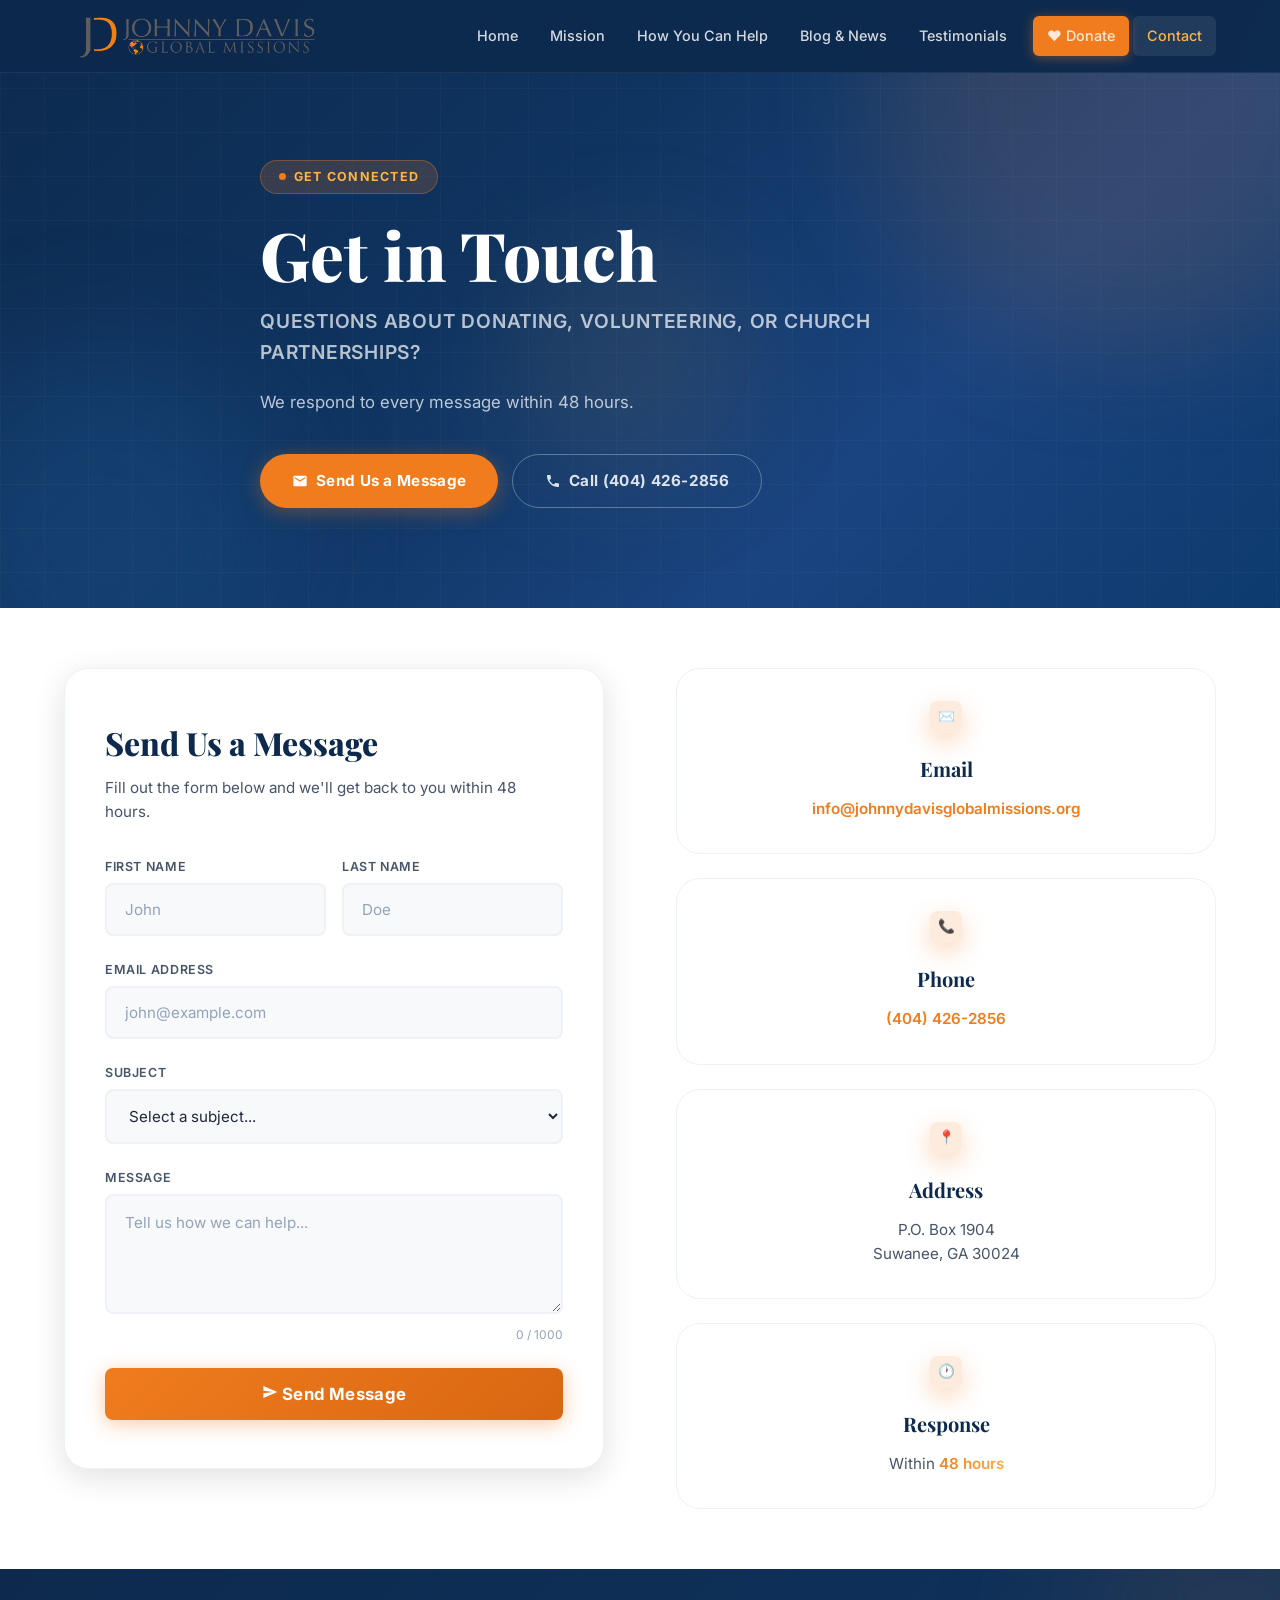
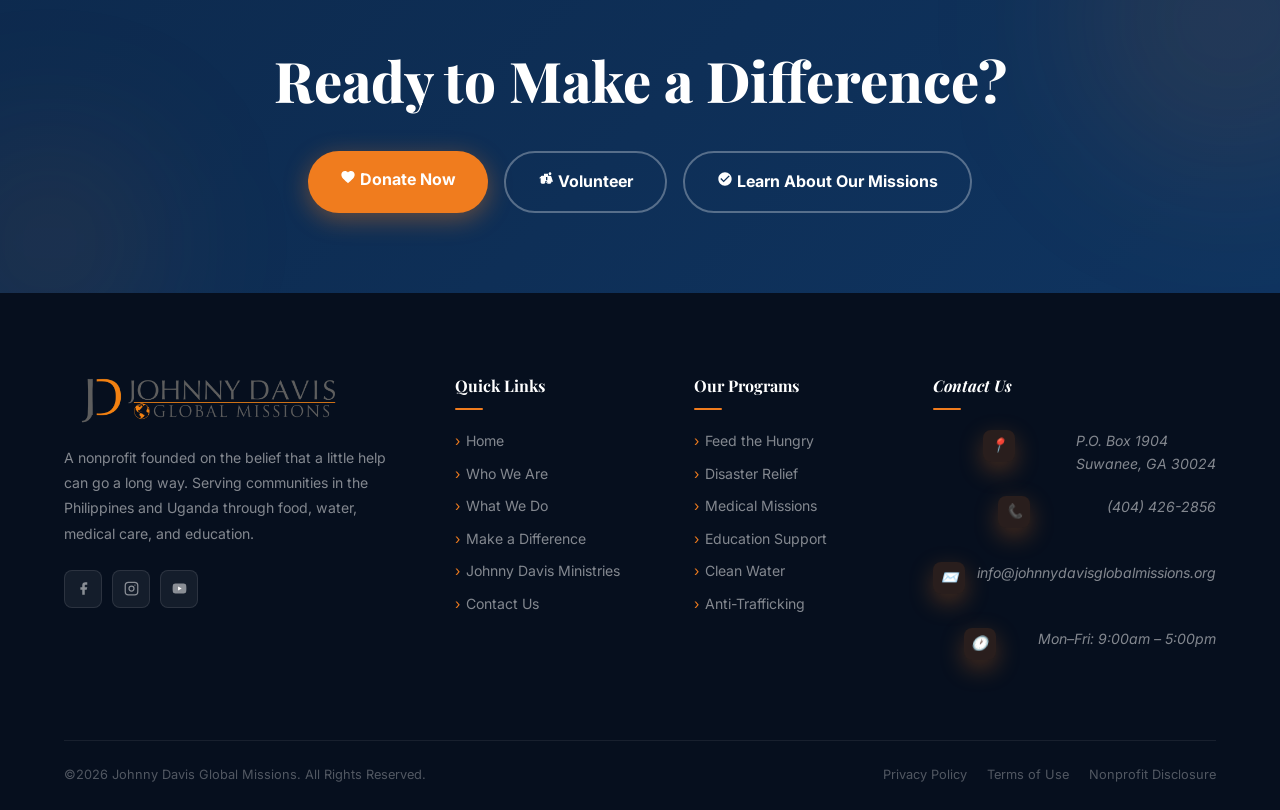
==== contact.html @ f51a9e9f "Modification applied" ====
<!DOCTYPE html>
<html lang="en">
<head>
  <meta charset="UTF-8"/>
  <meta name="viewport" content="width=device-width, initial-scale=1.0"/>
  <meta name="description" content="Contact Johnny Davis Global Missions — Get in touch for donations, volunteering, church partnerships, and mission updates."/>
  <title>Contact — Johnny Davis Global Missions</title>

  <!-- Google Fonts -->
  <link rel="preconnect" href="https://fonts.googleapis.com"/>
  <link rel="preconnect" href="https://fonts.gstatic.com" crossorigin/>
  <link href="https://fonts.googleapis.com/css2?family=Playfair+Display:ital,wght@0,700;0,800;1,700&family=Inter:wght@300;400;500;600;700&display=swap" rel="stylesheet"/>

  <style>
    /* ============================================================
       CSS CUSTOM PROPERTIES — Exact match from index.html
    ============================================================ */
    :root {
      --blue-dark:    #0d2a4e;
      --blue-mid:     #1a4480;
      --blue-light:   #2563a8;
      --orange:       #f07c1e;
      --orange-dark:  #d96712;
      --orange-light: #ffb347;
      --white:        #ffffff;
      --gray-50:      #f8f9fb;
      --gray-100:     #eef1f6;
      --gray-200:     #dde3ed;
      --gray-400:     #94a3b8;
      --gray-600:     #475569;
      --gray-800:     #1e293b;
      --text:         #1e293b;
      --radius-sm:    8px;
      --radius-md:    16px;
      --radius-lg:    24px;
      --shadow-sm:    0 2px 8px rgba(0,0,0,.08);
      --shadow-md:    0 8px 32px rgba(0,0,0,.12);
      --shadow-lg:    0 20px 60px rgba(0,0,0,.18);
      --transition:   .3s cubic-bezier(.4,0,.2,1);
      --max-w:        1200px;
    }

    /* ============================================================
       RESET & BASE
    ============================================================ */
    *, *::before, *::after { box-sizing:border-box; margin:0; padding:0; }
    html { scroll-behavior:smooth; font-size:16px; }
    body {
      font-family:'Inter', sans-serif;
      color: var(--text);
      background: var(--white);
      overflow-x: hidden;
      line-height: 1.6;
    }
    img { max-width:100%; display:block; }
    a { text-decoration:none; color:inherit; }
    ul { list-style:none; }
    button { font-family:inherit; cursor:pointer; }

    /* ============================================================
       UTILITIES
    ============================================================ */
    .container { max-width:var(--max-w); margin:0 auto; padding:0 24px; }

    .section-label {
      display:inline-block; font-size:.75rem; font-weight:700;
      letter-spacing:.12em; text-transform:uppercase;
      color:var(--orange); margin-bottom:12px;
    }
    .section-title {
      font-family:'Playfair Display', serif;
      font-size:clamp(2rem,4vw,3rem); font-weight:800;
      color:var(--blue-dark); line-height:1.15; margin-bottom:20px;
    }
    .section-title.white { color:var(--white); }
    .body-text { font-size:1.05rem; color:var(--gray-600); line-height:1.8; }

    /* Buttons */
    .btn {
      display:inline-flex; align-items:center; gap:8px;
      padding:14px 32px; border-radius:50px;
      font-weight:700; font-size:.95rem; letter-spacing:.02em;
      cursor:pointer; border:none; transition:var(--transition);
      text-decoration:none; white-space:nowrap; position:relative;
      overflow:hidden;
    }
    .btn::after {
      content:''; position:absolute; inset:0;
      background:rgba(255,255,255,.15); opacity:0;
      transition:opacity var(--transition);
    }
    .btn:hover::after { opacity:1; }
    .btn-primary {
      background:var(--orange); color:var(--white);
      box-shadow:0 4px 20px rgba(240,124,30,.35);
    }
    .btn-primary:hover {
      background:var(--orange-dark); transform:translateY(-2px);
      box-shadow:0 8px 30px rgba(240,124,30,.5);
    }
    .btn-blue {
      background:var(--blue-dark); color:var(--white);
      box-shadow:0 4px 20px rgba(13,42,78,.22);
    }
    .btn-blue:hover { background:var(--blue-mid); transform:translateY(-2px); }
    .btn-ghost {
      background:transparent; color:var(--orange);
      border:1.5px solid var(--orange);
    }
    .btn-ghost:hover { background:var(--orange); color:var(--white); transform:translateY(-1px); }

    /* Scroll reveal */
    .reveal {
      opacity:0; transform:translateY(28px);
      transition:opacity .65s ease, transform .65s ease;
    }
    .reveal.visible { opacity:1; transform:translateY(0); }
    .reveal-left { opacity:0; transform:translateX(-32px); transition:opacity .65s ease, transform .65s ease; }
    .reveal-left.visible { opacity:1; transform:translateX(0); }
    .reveal-right { opacity:0; transform:translateX(32px); transition:opacity .65s ease, transform .65s ease; }
    .reveal-right.visible { opacity:1; transform:translateX(0); }

    /* Staggered reveal delay helpers */
    .delay-1 { transition-delay:.1s; }
    .delay-2 { transition-delay:.2s; }
    .delay-3 { transition-delay:.3s; }
    .delay-4 { transition-delay:.4s; }
    .delay-5 { transition-delay:.5s; }

    /* ============================================================
       NAVIGATION
    ============================================================ */
    #navbar {
      position:fixed; top:0; left:0; right:0; z-index:1000;
      background:rgba(13,42,78,.97);
      backdrop-filter:blur(16px); -webkit-backdrop-filter:blur(16px);
      border-bottom:1px solid rgba(255,255,255,.06);
      transition:box-shadow var(--transition);
    }
    #navbar.scrolled { box-shadow:0 4px 32px rgba(0,0,0,.28); }
    .nav-inner {
      display:flex; align-items:center; justify-content:space-between;
      height:72px; gap:24px;
    }
    .nav-logo { display:flex; align-items:center; gap:10px; flex-shrink:0; }
    .nav-logo img { height:48px; width:auto; object-fit:contain; }
    .nav-links { display:flex; align-items:center; gap:4px; }
    .nav-links a {
      color:rgba(255,255,255,.82); font-size:.9rem; font-weight:500;
      padding:8px 14px; border-radius:6px; transition:var(--transition);
    }
    .nav-links a:hover, .nav-links a.active { color:var(--white); background:rgba(255,255,255,.08); }
    .nav-links a.active { color:var(--orange-light); }
    .nav-donate {
      background:var(--orange); color:var(--white);
      font-weight:700; padding:9px 20px; border-radius:50px;
      margin-left:8px; font-size:.88rem;
      box-shadow:0 2px 12px rgba(240,124,30,.4);
      transition:var(--transition);
    }
    .nav-donate:hover {
      background:var(--orange-dark); transform:translateY(-1px);
      box-shadow:0 4px 18px rgba(240,124,30,.55);
    }
    .nav-toggle {
      display:none; flex-direction:column; gap:5px;
      background:none; border:none; padding:6px;
    }
    .nav-toggle span {
      display:block; width:26px; height:2px;
      background:var(--white); border-radius:2px;
      transition:var(--transition);
    }
    .nav-toggle.open span:nth-child(1) { transform:translateY(7px) rotate(45deg); }
    .nav-toggle.open span:nth-child(2) { opacity:0; }
    .nav-toggle.open span:nth-child(3) { transform:translateY(-7px) rotate(-45deg); }
    .nav-mobile {
      display:none; flex-direction:column;
      background:var(--blue-dark);
      padding:12px 24px 24px;
      border-top:1px solid rgba(255,255,255,.08);
    }
    .nav-mobile.open { display:flex; }
    .nav-mobile a {
      color:rgba(255,255,255,.85); font-size:1rem; font-weight:500;
      padding:14px 0; border-bottom:1px solid rgba(255,255,255,.07);
    }
    .nav-mobile a:last-child { border-bottom:none; }
    .nav-mobile a:hover { color:var(--orange); }
    .nav-mobile .nav-donate {
      margin-top:16px; text-align:center; padding:14px 24px;
      border-radius:50px; border-bottom:none;
    }

    /* ============================================================
       HERO SECTION
    ============================================================ */
    #contact-hero {
      position:relative; padding:160px 0 100px;
      min-height:560px; display:flex; align-items:center;
      overflow:hidden;
    }
    .hero-gradient-bg {
      position:absolute; inset:0; z-index:0;
      background:linear-gradient(135deg, var(--blue-dark) 0%, #0f3460 40%, #1a4480 70%, #0d3a6e 100%);
      animation:gradientShift 8s ease-in-out infinite;
    }
    @keyframes gradientShift {
      0%,100% { background-position:0% 50%; }
      50% { background-position:100% 50%; }
    }
    /* Animated orbs */
    .hero-orb {
      position:absolute; border-radius:50%;
      filter:blur(60px); animation:orbFloat 8s ease-in-out infinite;
      pointer-events:none;
    }
    .hero-orb-1 {
      width:500px; height:500px;
      background:rgba(240,124,30,.12);
      top:-150px; right:-100px;
      animation-delay:0s;
    }
    .hero-orb-2 {
      width:360px; height:360px;
      background:rgba(37,99,168,.25);
      bottom:-100px; left:-80px;
      animation-delay:-3s;
    }
    .hero-orb-3 {
      width:240px; height:240px;
      background:rgba(255,179,71,.08);
      top:40%; left:40%;
      animation-delay:-5s;
    }
    @keyframes orbFloat {
      0%,100% { transform:translate(0,0) scale(1); }
      33%      { transform:translate(20px,-20px) scale(1.04); }
      66%      { transform:translate(-12px,14px) scale(.97); }
    }

    /* Grid overlay texture */
    .hero-grid {
      position:absolute; inset:0; z-index:1; opacity:.04;
      background-image:
        linear-gradient(rgba(255,255,255,.6) 1px, transparent 1px),
        linear-gradient(90deg, rgba(255,255,255,.6) 1px, transparent 1px);
      background-size:44px 44px;
    }
    .hero-content {
      position:relative; z-index:2;
      max-width:760px;
    }
    .hero-eyebrow {
      display:inline-flex; align-items:center; gap:8px;
      background:rgba(240,124,30,.18);
      border:1px solid rgba(240,124,30,.35);
      border-radius:50px; padding:6px 18px;
      font-size:.78rem; font-weight:700;
      letter-spacing:.1em; text-transform:uppercase;
      color:var(--orange-light); margin-bottom:24px;
      animation:fadeSlideUp .6s ease both;
    }
    .hero-eyebrow-dot {
      width:7px; height:7px; border-radius:50%;
      background:var(--orange); animation:pulse 2s infinite;
    }
    @keyframes pulse { 0%,100%{opacity:1;transform:scale(1)} 50%{opacity:.6;transform:scale(1.5)} }
    .hero-title {
      font-family:'Playfair Display', serif;
      font-size:clamp(2.6rem,6vw,4.2rem); font-weight:800;
      color:var(--white); line-height:1.1; margin-bottom:14px;
      animation:fadeSlideUp .7s .1s ease both;
    }
    .hero-subtitle {
      font-size:clamp(1rem,2vw,1.2rem); font-weight:600;
      color:rgba(255,255,255,.7); margin-bottom:20px;
      letter-spacing:.04em; text-transform:uppercase;
      animation:fadeSlideUp .7s .18s ease both;
    }
    .hero-desc {
      font-size:1.05rem; color:rgba(255,255,255,.72);
      max-width:560px; line-height:1.8;
      animation:fadeSlideUp .7s .26s ease both;
      margin-bottom:36px;
    }
    .hero-actions {
      display:flex; flex-wrap:wrap; gap:14px;
      animation:fadeSlideUp .7s .34s ease both;
    }
    @keyframes fadeSlideUp {
      from { opacity:0; transform:translateY(24px); }
      to   { opacity:1; transform:translateY(0); }
    }

    /* ============================================================
       CONTACT FORM SECTION
    ============================================================ */
    #contact-form-section {
      padding:60px 0;
      background:var(--white);
    }
    .contact-form-container {
      display:grid; grid-template-columns:1fr 1fr;
      gap:72px; align-items:start;
    }
    .contact-info-sidebar {
      display:flex; flex-direction:column; gap:24px;
    }
    .contact-form-card {
      background:var(--white);
      border:1px solid var(--gray-100);
      border-radius:var(--radius-lg);
      padding:48px 40px;
      box-shadow:var(--shadow-md);
      transition:transform var(--transition), box-shadow var(--transition);
    }
    .contact-form-card:hover {
      transform:translateY(-4px);
      box-shadow:var(--shadow-lg);
    }
    .form-title {
      font-family:'Playfair Display', serif;
      font-size:2rem; font-weight:800; color:var(--blue-dark);
      margin-bottom:8px;
    }
    .form-subtitle {
      font-size:.95rem; color:var(--gray-600);
      margin-bottom:32px;
    }
    .form-group {
      margin-bottom:24px;
    }
    .form-row {
      display:grid; grid-template-columns:1fr 1fr;
      gap:16px;
    }
    .form-label {
      display:block; font-size:.78rem; font-weight:600;
      color:var(--gray-600); margin-bottom:6px;
      letter-spacing:.05em; text-transform:uppercase;
      transition:color var(--transition);
    }
    .form-input, .form-select, .form-textarea {
      width:100%; padding:15px 18px;
      background:var(--gray-50);
      border:2px solid var(--gray-100);
      border-radius:var(--radius-sm);
      font-family:'Inter', sans-serif; font-size:.95rem;
      color:var(--text); outline:none;
      transition:all var(--transition);
    }
    .form-input:focus, .form-select:focus, .form-textarea:focus {
      border-color:var(--orange);
      background:var(--white);
      box-shadow:0 0 0 3px rgba(240,124,30,.1);
      transform:translateY(-1px);
    }
    .form-input::placeholder, .form-textarea::placeholder {
      color:var(--gray-400);
    }
    .form-textarea {
      resize:vertical; min-height:120px;
      line-height:1.6;
    }
    .char-counter {
      font-size:.75rem; color:var(--gray-400);
      text-align:right; margin-top:4px;
    }
    .form-submit {
      width:100%; padding:16px;
      background:linear-gradient(135deg, var(--orange), var(--orange-dark));
      border:none; border-radius:var(--radius-sm);
      color:var(--white); font-size:1.05rem; font-weight:700;
      cursor:pointer; transition:all var(--transition);
      box-shadow:0 4px 20px rgba(240,124,30,.4);
      position:relative; overflow:hidden;
      letter-spacing:.02em;
    }
    .form-submit:hover {
      transform:translateY(-2px);
      box-shadow:0 8px 30px rgba(240,124,30,.55);
    }
    .form-submit:active { transform:translateY(0); }
    .form-submit.loading {
      pointer-events:none;
    }
    .form-submit.loading::after {
      content:''; position:absolute; inset:0;
      background:linear-gradient(90deg, transparent, rgba(255,255,255,.3), transparent);
      animation:shimmer 1.5s infinite;
    }
    @keyframes shimmer {
      0% { transform:translateX(-100%); }
      100% { transform:translateX(100%); }
    }
    .form-success {
      display:none; text-align:center; padding:20px;
      background:var(--gray-50); border-radius:var(--radius-md);
      border:1px solid var(--gray-100);
    }
    .form-success.show { display:block; }
    .success-icon {
      font-size:3rem; margin-bottom:12px;
      animation:successBounce .5s ease;
    }
    .success-title {
      font-family:'Playfair Display', serif;
      font-size:1.4rem; font-weight:800; color:var(--blue-dark);
      margin-bottom:8px;
    }
    .success-message {
      color:var(--gray-600); font-size:.9rem;
    }
    @keyframes successBounce {
      0% { transform:scale(0); opacity:0; }
      70% { transform:scale(1.2); }
      100% { transform:scale(1); opacity:1; }
    }

    /* ============================================================
       CONTACT INFO SECTION
    ============================================================ */
    #contact-info-section {
      padding:80px 0;
      background:var(--gray-50);
    }
    .contact-info-grid {
      display:grid; grid-template-columns:repeat(auto-fit, minmax(280px, 1fr));
      gap:32px;
    }
    .contact-card {
      background:var(--white);
      border:1px solid var(--gray-100);
      border-radius:var(--radius-lg);
      padding:32px 28px;
      text-align:center;
      transition:transform var(--transition), box-shadow var(--transition), border-color var(--transition);
      position:relative; overflow:hidden;
    }
    .contact-card::before {
      content:''; position:absolute; top:0; left:0; right:0;
      height:4px; background:linear-gradient(90deg, var(--orange), var(--orange-light));
      transform:scaleX(0); transition:transform var(--transition);
    }
    .contact-card:hover::before { transform:scaleX(1); }
    .contact-card:hover {
      transform:translateY(-8px);
      box-shadow:var(--shadow-lg);
      border-color:rgba(240,124,30,.2);
    }
    .contact-icon {
      width:64px; height:64px;
      background:linear-gradient(135deg, var(--orange), var(--orange-light));
      border-radius:50%; display:flex; align-items:center; justify-content:center;
      font-size:1.5rem; margin:0 auto 20px;
      transition:transform var(--transition);
      box-shadow:0 8px 24px rgba(240,124,30,.3);
    }
    .contact-card:hover .contact-icon {
      transform:scale(1.1) rotate(5deg);
      animation:pulseIcon 2s infinite;
    }
    @keyframes pulseIcon {
      0%,100% { box-shadow:0 8px 24px rgba(240,124,30,.3); }
      50% { box-shadow:0 8px 24px rgba(240,124,30,.6); }
    }
    .contact-title {
      font-family:'Playfair Display', serif;
      font-size:1.25rem; font-weight:700; color:var(--blue-dark);
      margin-bottom:12px;
    }
    .contact-text {
      font-size:.95rem; color:var(--gray-600);
      line-height:1.6;
    }
    .contact-highlight {
      background:linear-gradient(135deg, var(--orange), var(--orange-light));
      -webkit-background-clip:text; -webkit-text-fill-color:transparent;
      background-clip:text; font-weight:600;
    }

    /* ============================================================
       TRUST SECTION
    ============================================================ */
    #trust-section {
      padding:80px 0;
      background:var(--white);
    }
    .trust-content {
      max-width:600px; margin:0 auto; text-align:center;
    }
    .trust-quote {
      font-family:'Playfair Display', serif;
      font-size:1.8rem; font-style:italic; color:var(--blue-dark);
      line-height:1.4; margin-bottom:24px;
      position:relative;
    }
    .trust-quote::before {
      content:'"'; font-size:3rem; color:var(--orange);
      position:absolute; top:-10px; left:-30px;
    }
    .trust-quote::after {
      content:'"'; font-size:3rem; color:var(--orange);
      position:absolute; bottom:-30px; right:-30px;
    }
    .trust-message {
      font-size:1.05rem; color:var(--gray-600);
      line-height:1.7;
    }

    /* ============================================================
       CTA SECTION
    ============================================================ */
    #cta-section {
      padding:80px 0;
      background:linear-gradient(135deg, var(--blue-dark) 0%, #0f3460 100%);
      position:relative; overflow:hidden;
    }
    .cta-bg-shape {
      position:absolute; border-radius:50%;
      background:rgba(240,124,30,.1); filter:blur(80px);
      animation:floatShape 6s ease-in-out infinite;
    }
    .cta-bg-shape-1 {
      width:300px; height:300px; top:-100px; right:-100px;
      animation-delay:0s;
    }
    .cta-bg-shape-2 {
      width:200px; height:200px; bottom:-50px; left:-50px;
      animation-delay:-2s;
    }
    @keyframes floatShape {
      0%,100% { transform:translate(0,0) scale(1); }
      33% { transform:translate(30px,-30px) scale(1.1); }
      66% { transform:translate(-20px,20px) scale(0.9); }
    }
    .cta-content {
      position:relative; z-index:2; text-align:center;
    }
    .cta-title {
      font-family:'Playfair Display', serif;
      font-size:clamp(2.5rem,5vw,3.5rem); font-weight:800;
      color:var(--white); line-height:1.1; margin-bottom:20px;
    }
    .cta-actions {
      display:flex; flex-wrap:wrap; justify-content:center; gap:16px;
      margin-top:40px;
    }
    .cta-btn {
      padding:16px 32px; border-radius:50px;
      font-size:1rem; font-weight:700;
      transition:all var(--transition);
      text-decoration:none;
    }
    .cta-btn-primary {
      background:var(--orange); color:var(--white);
      box-shadow:0 6px 24px rgba(240,124,30,.4);
    }
    .cta-btn-primary:hover {
      background:var(--orange-dark); transform:translateY(-3px);
      box-shadow:0 12px 36px rgba(240,124,30,.6);
    }
    .cta-btn-secondary {
      background:transparent; color:var(--white);
      border:2px solid rgba(255,255,255,.3);
    }
    .cta-btn-secondary:hover {
      background:rgba(255,255,255,.1); border-color:var(--white);
      transform:translateY(-2px);
    }

    /* ============================================================
       FOOTER
    ============================================================ */
    #footer {
      background:#060f1e; color:rgba(255,255,255,.7);
      padding:80px 0 0;
    }
    .footer-grid {
      display:grid; grid-template-columns:1.8fr 1fr 1fr 1.3fr;
      gap:48px; padding-bottom:60px;
      border-bottom:1px solid rgba(255,255,255,.07);
    }
    .footer-brand img { height:52px; width:auto; margin-bottom:20px; object-fit:contain; }
    .footer-brand p { font-size:.88rem; line-height:1.8; color:rgba(255,255,255,.5); margin-bottom:24px; }
    .footer-socials { display:flex; gap:10px; }
    .social-icon {
      width:38px; height:38px; background:rgba(255,255,255,.06);
      border:1px solid rgba(255,255,255,.1); border-radius:8px;
      display:flex; align-items:center; justify-content:center;
      font-size:.85rem; transition:var(--transition); cursor:pointer;
      color:rgba(255,255,255,.5);
    }
    .social-icon:hover { background:var(--orange); border-color:var(--orange); color:var(--white); transform:translateY(-2px); }
    .footer-heading {
      font-family:'Playfair Display', serif; font-weight:700; color:var(--white);
      font-size:1rem; margin-bottom:20px; padding-bottom:12px;
      position:relative;
    }
    .footer-heading::after {
      content:''; position:absolute; bottom:0; left:0;
      width:28px; height:2px; background:var(--orange); border-radius:2px;
    }
    .footer-links { display:flex; flex-direction:column; gap:10px; }
    .footer-links a {
      font-size:.88rem; color:rgba(255,255,255,.5);
      display:flex; align-items:center; gap:6px; transition:color var(--transition);
    }
    .footer-links a::before { content:'›'; color:var(--orange); }
    .footer-links a:hover { color:var(--orange); }
    .footer-contact { display:flex; flex-direction:column; gap:14px; }
    .contact-row { display:flex; align-items:flex-start; gap:12px; font-size:.88rem; color:rgba(255,255,255,.5); line-height:1.6; }
    .contact-icon {
      width:32px; height:32px; background:rgba(240,124,30,.15);
      border-radius:8px; display:flex; align-items:center; justify-content:center;
      color:var(--orange); flex-shrink:0; font-size:.85rem;
    }
    .contact-row a { color:rgba(255,255,255,.5); transition:color var(--transition); }
    .contact-row a:hover { color:var(--orange); }
    .footer-bottom {
      display:flex; flex-wrap:wrap; align-items:center; justify-content:space-between;
      gap:16px; padding:24px 0;
    }
    .footer-copy { font-size:.8rem; color:rgba(255,255,255,.3); }
    .footer-legal { display:flex; gap:20px; }
    .footer-legal a { font-size:.8rem; color:rgba(255,255,255,.3); transition:color var(--transition); }
    .footer-legal a:hover { color:var(--orange); }

    /* ============================================================
       RESPONSIVE
    ============================================================ */
    @media (max-width:1100px) {
      .contact-form-container { grid-template-columns:1fr; gap:48px; }
      .footer-grid { grid-template-columns:1fr 1fr; gap:36px; }
    }
    @media (max-width:860px) {
      .nav-links { display:none; }
      .nav-toggle { display:flex; }
      .hero-visual { display:none; }
      .hero-content { max-width:100%; }
      .contact-info-grid { grid-template-columns:1fr; }
      .cta-actions { flex-direction:column; align-items:center; }
      .trust-quote { font-size:1.5rem; }
      .trust-quote::before, .trust-quote::after { display:none; }
    }
    @media (max-width:600px) {
      #contact-hero { padding:120px 0 72px; }
      .contact-form-card { padding:28px 20px; }
      .footer-grid { grid-template-columns:1fr; }
      .footer-bottom { flex-direction:column; text-align:center; }
      .hero-stats-row { gap:24px; }
      .filter-row { gap:8px; }
      .filter-btn { padding:9px 16px; font-size:.82rem; }
      .form-row { grid-template-columns:1fr; }
      .contact-card { padding:24px 20px; }
      .cta-title { font-size:2rem; }
    }
  </style>
</head>
<body>

<!-- ============================================================
     NAVIGATION
============================================================ -->
<header id="navbar" role="banner">
  <div class="container">
    <nav class="nav-inner" aria-label="Main navigation">
      <a href="index.html" class="nav-logo" aria-label="Johnny Davis Global Missions Home">
        <img src="images/logo.webp" alt="Johnny Davis Global Missions" />
      </a>
      <div class="nav-links">
        <a href="index.html">Home</a>
        <a href="index.html#mission">Mission</a>
        <a href="index.html#help">How You Can Help</a>
        <a href="news.html">Blog &amp; News</a>
        <a href="index.html#testimonials">Testimonials</a>
        <a href="donationpage.html" class="nav-donate">&#9829; Donate</a>
        <a href="contact.html" class="active">Contact</a>
      </div>
      <button class="nav-toggle" id="navToggle" aria-label="Toggle menu" aria-expanded="false">
        <span></span><span></span><span></span>
      </button>
    </nav>
  </div>
  <nav class="nav-mobile" id="navMobile" aria-label="Mobile navigation">
    <a href="index.html">Home</a>
    <a href="index.html#mission">Mission</a>
    <a href="index.html#help">How You Can Help</a>
    <a href="news.html">Blog &amp; News</a>
    <a href="index.html#testimonials">Testimonials</a>
    <a href="contact.html" class="active">Contact</a>
    <a href="donationpage.html" class="nav-donate">&#9829; Donate Now</a>
  </nav>
</header>


<!-- ============================================================
     HERO
============================================================ -->
<section id="contact-hero" aria-labelledby="hero-title">
  <div class="hero-gradient-bg"></div>
  <div class="hero-grid" aria-hidden="true"></div>
  <div class="hero-orb hero-orb-1" aria-hidden="true"></div>
  <div class="hero-orb hero-orb-2" aria-hidden="true"></div>
  <div class="hero-orb hero-orb-3" aria-hidden="true"></div>

  <div class="container">
    <div class="hero-content">
      <div class="hero-eyebrow">
        <span class="hero-eyebrow-dot"></span>
        Get Connected
      </div>
      <h1 class="hero-title" id="hero-title">
        Get in Touch
      </h1>
      <p class="hero-subtitle">Questions about donating, volunteering, or church partnerships?</p>
      <p class="hero-desc">
        We respond to every message within 48 hours.
      </p>
      <div class="hero-actions">
        <a href="#contact-form-section" class="btn btn-primary">
          <svg xmlns="http://www.w3.org/2000/svg" width="16" height="16" viewBox="0 0 24 24" fill="currentColor" aria-hidden="true"><path d="M20 4H4c-1.1 0-1.99.9-1.99 2L2 18c0 1.1.89 2 2 2h16c1.1 0 2-.9 2-2V6c0-1.1-.9-2-2-2zm0 4l-8 5-8-5V6l8 5 8-5v2z"/></svg>
          Send Us a Message
        </a>
        <a href="tel:+14044262856" class="btn btn-ghost" style="color:rgba(255,255,255,.85);border-color:rgba(255,255,255,.3);">
          <svg xmlns="http://www.w3.org/2000/svg" width="16" height="16" viewBox="0 0 24 24" fill="currentColor" aria-hidden="true"><path d="M6.62 10.79c1.44 2.83 3.76 5.15 6.59 6.59l2.2-2.2c.27-.27.67-.36 1.02-.24 1.12.37 2.33.57 3.57.57.55 0 1 .45 1 1V20c0 .55-.45 1-1 1-9.39 0-17-7.61-17-17 0-.55.45-1 1-1h3.5c.55 0 1 .45 1 1 0 1.25.2 2.45.57 3.57.11.35.03.74-.25 1.02l-2.2 2.2z"/></svg>
          Call (404) 426-2856
        </a>
      </div>
    </div>
  </div>
</section>


<!-- ============================================================
     CONTACT FORM SECTION
============================================================ -->
<section id="contact-form-section" aria-labelledby="form-title">
  <div class="container">
    <div class="contact-form-container">
      <div class="contact-form-card reveal">
        <h2 class="form-title" id="form-title">Send Us a Message</h2>
        <p class="form-subtitle">Fill out the form below and we'll get back to you within 48 hours.</p>

        <form id="contactForm" novalidate>
          <div class="form-row">
            <div class="form-group">
              <label class="form-label" for="firstName">First Name</label>
              <input class="form-input" id="firstName" name="firstName" type="text" placeholder="John" required/>
            </div>
            <div class="form-group">
              <label class="form-label" for="lastName">Last Name</label>
              <input class="form-input" id="lastName" name="lastName" type="text" placeholder="Doe" required/>
            </div>
          </div>

          <div class="form-group">
            <label class="form-label" for="email">Email Address</label>
            <input class="form-input" id="email" name="email" type="email" placeholder="john@example.com" required/>
          </div>

          <div class="form-group">
            <label class="form-label" for="subject">Subject</label>
            <select class="form-select" id="subject" name="subject" required>
              <option value="">Select a subject...</option>
              <option value="general">General Inquiry</option>
              <option value="donation">Donation Question</option>
              <option value="volunteer">Volunteer Opportunities</option>
              <option value="partnership">Church Partnership</option>
              <option value="disaster">Disaster Relief Coordination</option>
              <option value="other">Other</option>
            </select>
          </div>

          <div class="form-group">
            <label class="form-label" for="message">Message</label>
            <textarea class="form-textarea" id="message" name="message" placeholder="Tell us how we can help..." maxlength="1000" required></textarea>
            <div class="char-counter" id="charCounter">0 / 1000</div>
          </div>

          <button type="submit" class="form-submit" id="submitBtn">
            <svg xmlns="http://www.w3.org/2000/svg" width="16" height="16" viewBox="0 0 24 24" fill="currentColor" aria-hidden="true"><path d="M2.01 21L23 12 2.01 3 2 10l15 2-15 2z"/></svg>
            Send Message
          </button>
        </form>

        <div class="form-success" id="formSuccess">
          <div class="success-icon" aria-hidden="true">✅</div>
          <h3 class="success-title">Message Sent!</h3>
          <p class="success-message">Thank you for reaching out. We'll respond within 48 hours.</p>
        </div>
      </div>

      <div class="contact-info-sidebar reveal delay-1">
        <div class="contact-card">
          <div class="contact-icon" aria-hidden="true">✉️</div>
          <h3 class="contact-title">Email</h3>
          <div class="contact-text">
            <a href="mailto:info@johnnydavisglobalmissions.org" style="color:var(--orange); text-decoration:none; font-weight:600;">info@johnnydavisglobalmissions.org</a>
          </div>
        </div>

        <div class="contact-card">
          <div class="contact-icon" aria-hidden="true">📞</div>
          <h3 class="contact-title">Phone</h3>
          <div class="contact-text">
            <a href="tel:+14044262856" style="color:var(--orange); text-decoration:none; font-weight:600;">(404) 426-2856</a>
          </div>
        </div>

        <div class="contact-card">
          <div class="contact-icon" aria-hidden="true">📍</div>
          <h3 class="contact-title">Address</h3>
          <div class="contact-text">
            P.O. Box 1904<br/>
            Suwanee, GA 30024
          </div>
        </div>

        <div class="contact-card">
          <div class="contact-icon" aria-hidden="true">🕐</div>
          <h3 class="contact-title">Response</h3>
          <div class="contact-text">
            Within <span class="contact-highlight">48 hours</span>
          </div>
        </div>
      </div>
    </div>
  </div>
</section>




<!-- ============================================================
     CTA SECTION
============================================================ -->
<section id="cta-section" aria-labelledby="cta-title">
  <div class="cta-bg-shape cta-bg-shape-1" aria-hidden="true"></div>
  <div class="cta-bg-shape cta-bg-shape-2" aria-hidden="true"></div>

  <div class="container">
    <div class="cta-content reveal">
      <h2 class="cta-title" id="cta-title">Ready to Make a Difference?</h2>
      <div class="cta-actions">
        <a href="donationpage.html" class="cta-btn cta-btn-primary">
          <svg xmlns="http://www.w3.org/2000/svg" width="16" height="16" viewBox="0 0 24 24" fill="currentColor" aria-hidden="true"><path d="M12 21.35l-1.45-1.32C5.4 15.36 2 12.28 2 8.5 2 5.42 4.42 3 7.5 3c1.74 0 3.41.81 4.5 2.09C13.09 3.81 14.76 3 16.5 3 19.58 3 22 5.42 22 8.5c0 3.78-3.4 6.86-8.55 11.54L12 21.35z"/></svg>
          Donate Now
        </a>
        <a href="mailto:info@johnnydavisglobalmissions.org?subject=Volunteer%20Inquiry" class="cta-btn cta-btn-secondary">
          <svg xmlns="http://www.w3.org/2000/svg" width="16" height="16" viewBox="0 0 24 24" fill="currentColor" aria-hidden="true"><path d="M16 4c0-1.11.89-2 2-2s2 .89 2 2-.89 2-2 2-2-.89-2-2zm4 18v-6h2.5l-2.54-7.63A2.01 2.01 0 0 0 18.06 7H15V4H9v3H5.94c-.9 0-1.71.58-1.92 1.46L1.5 11H4v6c0 1.1.9 2 2 2h3c1.1 0 2-.9 2-2v-2h2v2c0 1.1.9 2 2 2h3c1.1 0 2-.9 2-2zm-6-8h-2V9h2v1zm0 4h-2v-1h2v1z"/></svg>
          Volunteer
        </a>
        <a href="news.html" class="cta-btn cta-btn-secondary">
          <svg xmlns="http://www.w3.org/2000/svg" width="16" height="16" viewBox="0 0 24 24" fill="currentColor" aria-hidden="true"><path d="M12 2C6.48 2 2 6.48 2 12s4.48 10 10 10 10-4.48 10-10S17.52 2 12 2zm-2 15l-5-5 1.41-1.41L10 14.17l7.59-7.59L19 8l-9 9z"/></svg>
          Learn About Our Missions
        </a>
      </div>
    </div>
  </div>
</section>


<!-- ============================================================
     FOOTER
============================================================ -->
<footer id="footer" role="contentinfo">
  <div class="container">
    <div class="footer-grid">

      <div class="footer-brand">
        <img src="images/logo.webp" alt="Johnny Davis Global Missions" />
        <p>A nonprofit founded on the belief that a little help can go a long way. Serving communities in the Philippines and Uganda through food, water, medical care, and education.</p>
        <div class="footer-socials" aria-label="Social media">
          <a href="#" class="social-icon" aria-label="Facebook">
            <svg xmlns="http://www.w3.org/2000/svg" width="15" height="15" viewBox="0 0 24 24" fill="currentColor" aria-hidden="true"><path d="M18 2h-3a5 5 0 0 0-5 5v3H7v4h3v8h4v-8h3l1-4h-4V7a1 1 0 0 1 1-1h3z"/></svg>
          </a>
          <a href="#" class="social-icon" aria-label="Instagram">
            <svg xmlns="http://www.w3.org/2000/svg" width="15" height="15" viewBox="0 0 24 24" fill="none" stroke="currentColor" stroke-width="2" aria-hidden="true"><rect x="2" y="2" width="20" height="20" rx="5"/><circle cx="12" cy="12" r="4"/><circle cx="17.5" cy="6.5" r="1" fill="currentColor" stroke="none"/></svg>
          </a>
          <a href="#" class="social-icon" aria-label="YouTube">
            <svg xmlns="http://www.w3.org/2000/svg" width="15" height="15" viewBox="0 0 24 24" fill="currentColor" aria-hidden="true"><path d="M22.54 6.42a2.78 2.78 0 0 0-1.95-1.96C18.88 4 12 4 12 4s-6.88 0-8.59.46a2.78 2.78 0 0 0-1.95 1.96A29 29 0 0 0 1 12a29 29 0 0 0 .46 5.58A2.78 2.78 0 0 0 3.41 19.6C5.12 20 12 20 12 20s6.88 0 8.59-.46a2.78 2.78 0 0 0 1.95-1.95A29 29 0 0 0 23 12a29 29 0 0 0-.46-5.58z"/><polygon points="9.75 15.02 15.5 12 9.75 8.98 9.75 15.02" fill="white"/></svg>
          </a>
        </div>
      </div>

      <nav aria-label="Quick links">
        <h3 class="footer-heading">Quick Links</h3>
        <div class="footer-links">
          <a href="index.html">Home</a>
          <a href="index.html#mission">Who We Are</a>
          <a href="index.html#help">What We Do</a>
          <a href="donationpage.html">Make a Difference</a>
          <a href="#">Johnny Davis Ministries</a>
          <a href="contact.html">Contact Us</a>
        </div>
      </nav>

      <nav aria-label="Programs">
        <h3 class="footer-heading">Our Programs</h3>
        <div class="footer-links">
          <a href="index.html#urgency">Feed the Hungry</a>
          <a href="index.html#disaster">Disaster Relief</a>
          <a href="#">Medical Missions</a>
          <a href="#">Education Support</a>
          <a href="#">Clean Water</a>
          <a href="#">Anti-Trafficking</a>
        </div>
      </nav>

      <address>
        <h3 class="footer-heading">Contact Us</h3>
        <div class="footer-contact">
          <div class="contact-row">
            <div class="contact-icon" aria-hidden="true">📍</div>
            <span>P.O. Box 1904<br/>Suwanee, GA 30024</span>
          </div>
          <div class="contact-row">
            <div class="contact-icon" aria-hidden="true">📞</div>
            <a href="tel:+14044262856">(404) 426-2856</a>
          </div>
          <div class="contact-row">
            <div class="contact-icon" aria-hidden="true">✉️</div>
            <a href="mailto:info@johnnydavisglobalmissions.org">info@johnnydavisglobalmissions.org</a>
          </div>
          <div class="contact-row">
            <div class="contact-icon" aria-hidden="true">🕐</div>
            <span>Mon–Fri: 9:00am – 5:00pm</span>
          </div>
        </div>
      </address>

    </div>

    <div class="footer-bottom">
      <p class="footer-copy">&copy;2026 Johnny Davis Global Missions. All Rights Reserved.</p>
      <nav class="footer-legal" aria-label="Legal">
        <a href="#">Privacy Policy</a>
        <a href="#">Terms of Use</a>
        <a href="#">Nonprofit Disclosure</a>
      </nav>
    </div>
  </div>
</footer>


<!-- ============================================================
     JAVASCRIPT
============================================================ -->
<script>
(function () {
  'use strict';

  /* ── Navbar scroll shadow ─────────────────────────────────── */
  const navbar = document.getElementById('navbar');
  window.addEventListener('scroll', () => {
    navbar.classList.toggle('scrolled', window.scrollY > 20);
  }, { passive:true });

  /* ── Mobile nav toggle ───────────────────────────────────── */
  const toggle = document.getElementById('navToggle');
  const mobileNav = document.getElementById('navMobile');
  toggle.addEventListener('click', () => {
    const open = mobileNav.classList.toggle('open');
    toggle.classList.toggle('open', open);
    toggle.setAttribute('aria-expanded', String(open));
  });
  mobileNav.querySelectorAll('a').forEach(a =>
    a.addEventListener('click', () => {
      mobileNav.classList.remove('open');
      toggle.classList.remove('open');
      toggle.setAttribute('aria-expanded', 'false');
    })
  );

  /* ── Scroll Reveal ───────────────────────────────────────── */
  const revealEls = document.querySelectorAll('.reveal, .reveal-left, .reveal-right');
  if ('IntersectionObserver' in window) {
    const io = new IntersectionObserver(entries => {
      entries.forEach(e => {
        if (e.isIntersecting) { e.target.classList.add('visible'); io.unobserve(e.target); }
      });
    }, { threshold:.1, rootMargin:'0px 0px -40px 0px' });
    revealEls.forEach(el => io.observe(el));
  } else {
    revealEls.forEach(el => el.classList.add('visible'));
  }

  /* ── Contact Form Handling ───────────────────────────────── */
  const contactForm = document.getElementById('contactForm');
  const submitBtn = document.getElementById('submitBtn');
  const formSuccess = document.getElementById('formSuccess');
  const charCounter = document.getElementById('charCounter');
  const messageTextarea = document.getElementById('message');

  // Character counter
  messageTextarea.addEventListener('input', () => {
    const count = messageTextarea.value.length;
    charCounter.textContent = `${count} / 1000`;
    charCounter.style.color = count > 900 ? '#ef4444' : count > 800 ? '#f59e0b' : 'var(--gray-400)';
  });

  // Form validation and submission
  contactForm.addEventListener('submit', async e => {
    e.preventDefault();

    // Basic validation
    const requiredFields = ['firstName', 'lastName', 'email', 'subject', 'message'];
    let isValid = true;

    requiredFields.forEach(fieldId => {
      const field = document.getElementById(fieldId);
      const label = field.previousElementSibling;

      if (!field.value.trim()) {
        field.style.borderColor = '#ef4444';
        field.style.animation = 'shake 0.5s ease';
        if (label) label.style.color = '#ef4444';
        isValid = false;
      } else {
        field.style.borderColor = 'var(--gray-100)';
        if (label) label.style.color = 'var(--gray-600)';
      }

      setTimeout(() => field.style.animation = '', 500);
    });

    // Email validation
    const emailField = document.getElementById('email');
    const emailRegex = /^[^\s@]+@[^\s@]+\.[^\s@]+$/;
    if (emailField.value && !emailRegex.test(emailField.value)) {
      emailField.style.borderColor = '#ef4444';
      emailField.previousElementSibling.style.color = '#ef4444';
      isValid = false;
    }

    if (!isValid) return;

    // Show loading state
    submitBtn.classList.add('loading');
    submitBtn.textContent = 'Sending...';

    // Simulate form submission (replace with actual API call)
    try {
      await new Promise(resolve => setTimeout(resolve, 2000)); // Simulate delay

      // Hide form, show success
      contactForm.style.display = 'none';
      formSuccess.classList.add('show');

      // Reset form after success
      setTimeout(() => {
        contactForm.reset();
        contactForm.style.display = 'block';
        formSuccess.classList.remove('show');
        charCounter.textContent = '0 / 1000';
        charCounter.style.color = 'var(--gray-400)';
      }, 5000);

    } catch (error) {
      console.error('Form submission error:', error);
      submitBtn.textContent = 'Error - Try Again';
      setTimeout(() => submitBtn.textContent = 'Send Message', 2000);
    } finally {
      submitBtn.classList.remove('loading');
    }
  });

  /* ── Smooth anchor scrolling ─────────────────────────────── */
  document.querySelectorAll('a[href^="#"]').forEach(a => {
    a.addEventListener('click', e => {
      const target = document.querySelector(a.getAttribute('href'));
      if (target) {
        e.preventDefault();
        window.scrollTo({ top: target.getBoundingClientRect().top + window.scrollY - 80, behavior:'smooth' });
      }
    });
  });

})();</script>

<style>
/* Additional shake animation for form validation */
@keyframes shake {
  0%, 100% { transform: translateX(0); }
  25% { transform: translateX(-5px); }
  75% { transform: translateX(5px); }
}
</style>

</body>
</html>
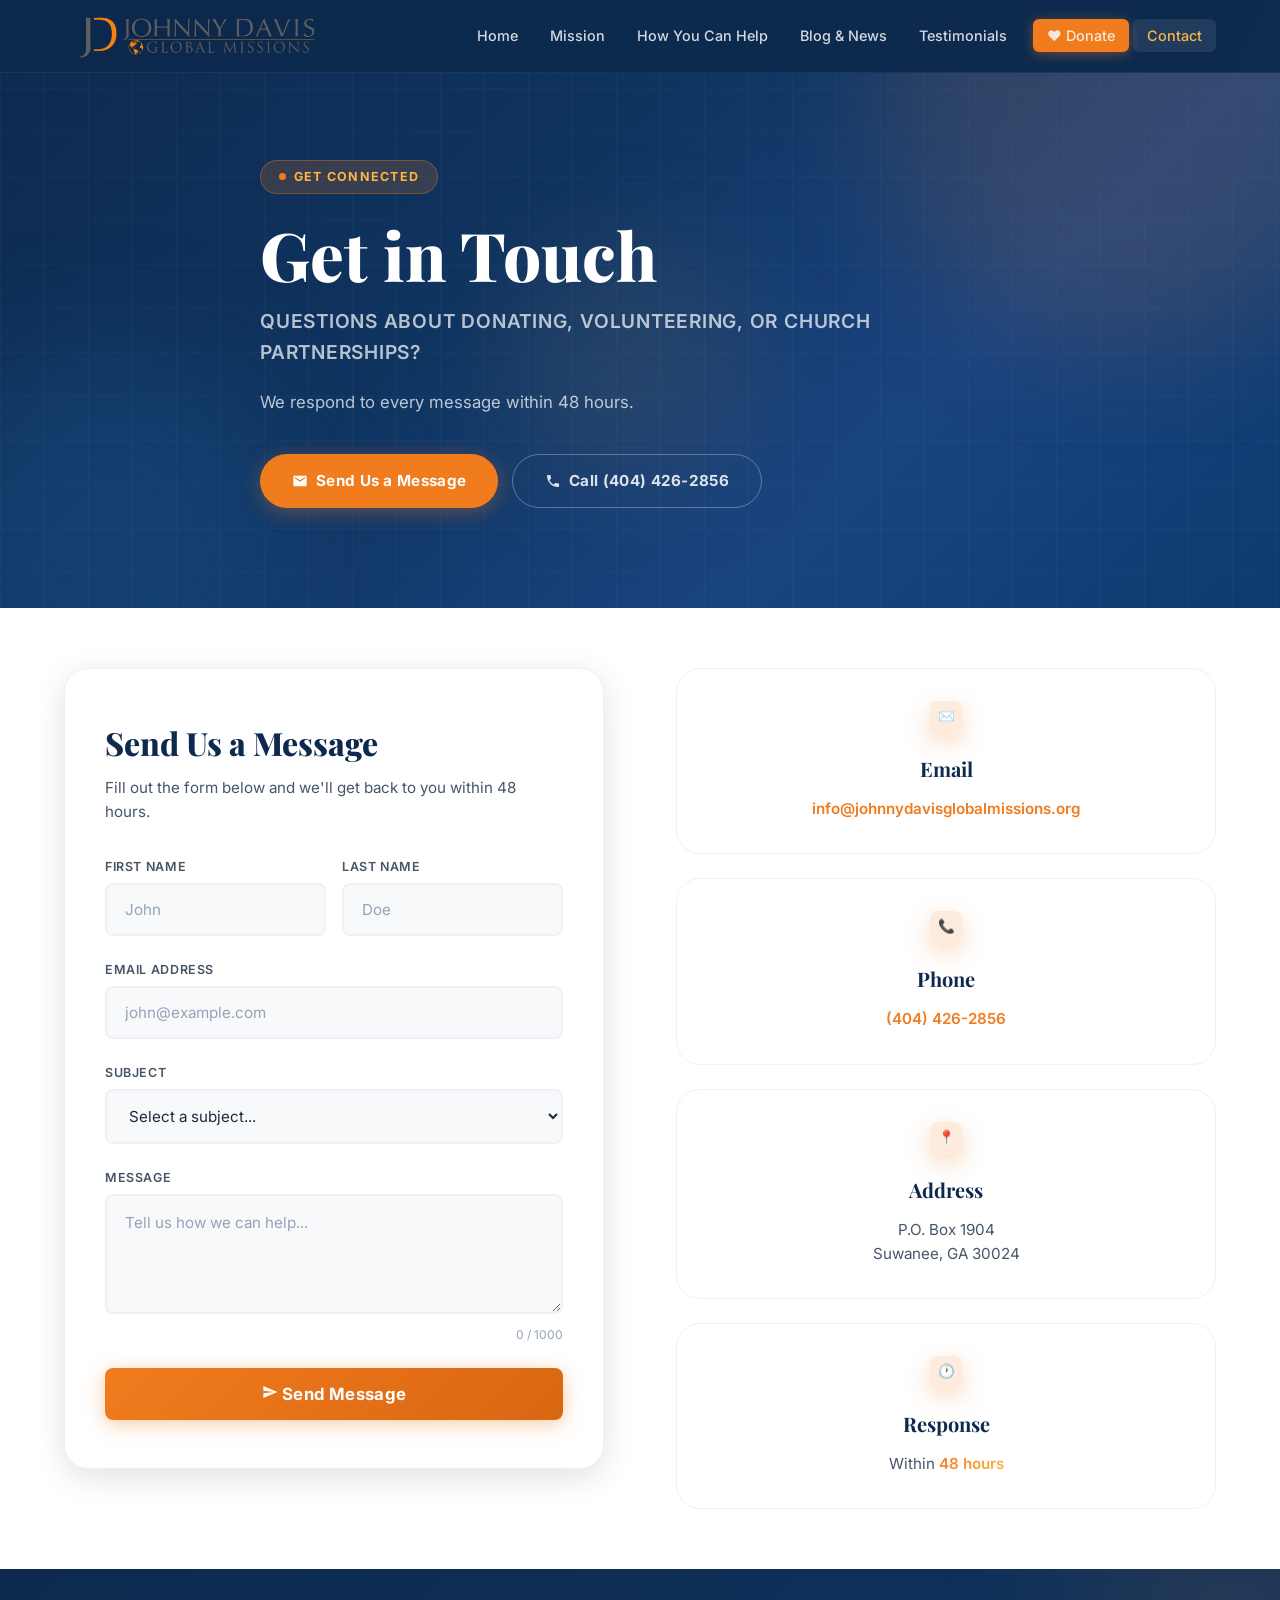
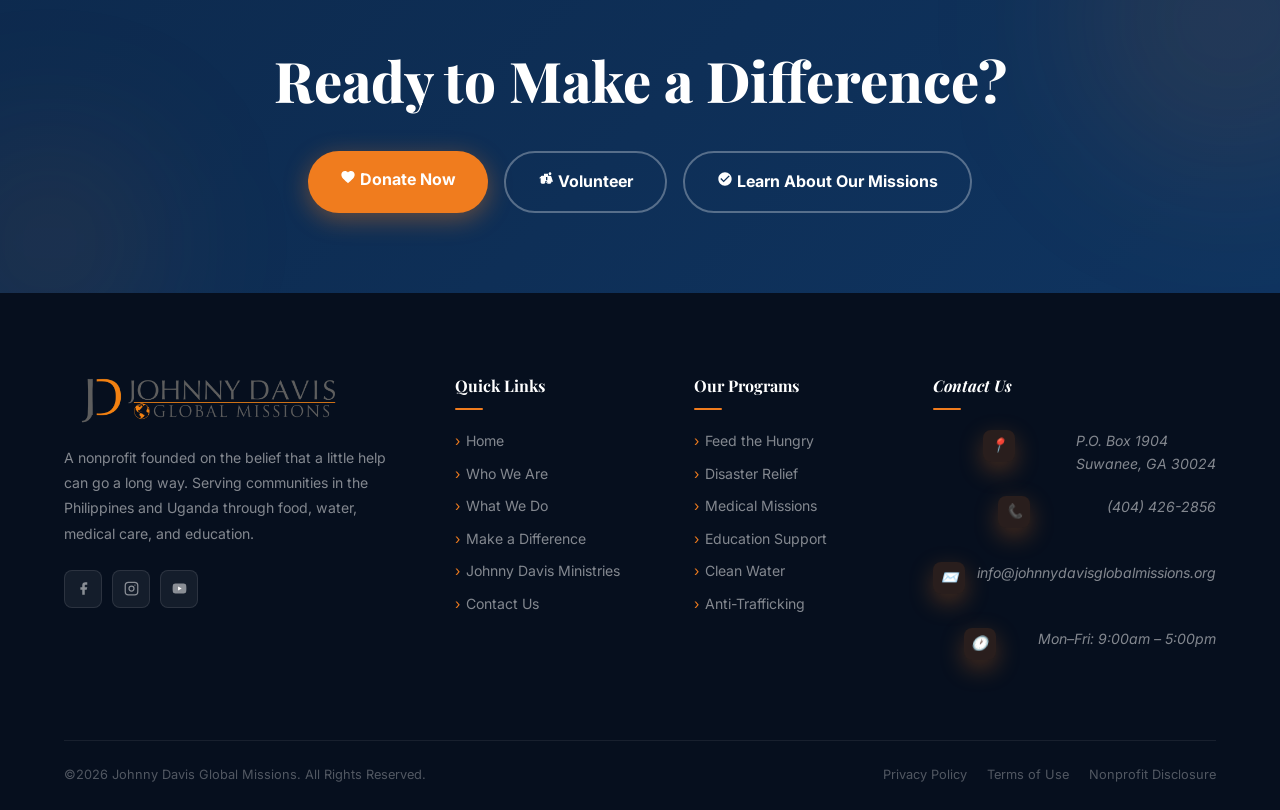
==== commit d0645333: "nav bar" ====
--- a/contact.html
+++ b/contact.html
@@ -151,14 +151,14 @@
     }
     .nav-links a:hover, .nav-links a.active { color:var(--white); background:rgba(255,255,255,.08); }
     .nav-links a.active { color:var(--orange-light); }
-    .nav-donate {
+    .btn-nav-donate {
       background:var(--orange); color:var(--white);
       font-weight:700; padding:9px 20px; border-radius:50px;
       margin-left:8px; font-size:.88rem;
       box-shadow:0 2px 12px rgba(240,124,30,.4);
       transition:var(--transition);
     }
-    .nav-donate:hover {
+    .btn-nav-donate:hover {
       background:var(--orange-dark); transform:translateY(-1px);
       box-shadow:0 4px 18px rgba(240,124,30,.55);
     }
@@ -187,7 +187,7 @@
     }
     .nav-mobile a:last-child { border-bottom:none; }
     .nav-mobile a:hover { color:var(--orange); }
-    .nav-mobile .nav-donate {
+    .nav-mobile .btn-nav-donate {
       margin-top:16px; text-align:center; padding:14px 24px;
       border-radius:50px; border-bottom:none;
     }
@@ -669,15 +669,15 @@
       <a href="index.html" class="nav-logo" aria-label="Johnny Davis Global Missions Home">
         <img src="images/logo.webp" alt="Johnny Davis Global Missions" />
       </a>
-      <div class="nav-links">
-        <a href="index.html">Home</a>
-        <a href="index.html#mission">Mission</a>
-        <a href="index.html#help">How You Can Help</a>
-        <a href="news.html">Blog &amp; News</a>
-        <a href="index.html#testimonials">Testimonials</a>
-        <a href="donationpage.html" class="nav-donate">&#9829; Donate</a>
-        <a href="contact.html" class="active">Contact</a>
-      </div>
+      <ul class="nav-links" role="list">
+        <li><a href="index.html">Home</a></li>
+        <li><a href="index.html#mission">Mission</a></li>
+        <li><a href="index.html#help">How You Can Help</a></li>
+        <li><a href="news.html">Blog &amp; News</a></li>
+        <li><a href="index.html#testimonials">Testimonials</a></li>
+        <li><a href="donationpage.html" class="btn-nav-donate" aria-label="Donate to Johnny Davis Global Missions">&#9829; Donate</a></li>
+        <li><a href="contact.html" class="active">Contact</a></li>
+      </ul>
       <button class="nav-toggle" id="navToggle" aria-label="Toggle menu" aria-expanded="false">
         <span></span><span></span><span></span>
       </button>
@@ -690,7 +690,7 @@
     <a href="news.html">Blog &amp; News</a>
     <a href="index.html#testimonials">Testimonials</a>
     <a href="contact.html" class="active">Contact</a>
-    <a href="donationpage.html" class="nav-donate">&#9829; Donate Now</a>
+    <a href="donationpage.html" class="btn-nav-donate">&#9829; Donate Now</a>
   </nav>
 </header>
 
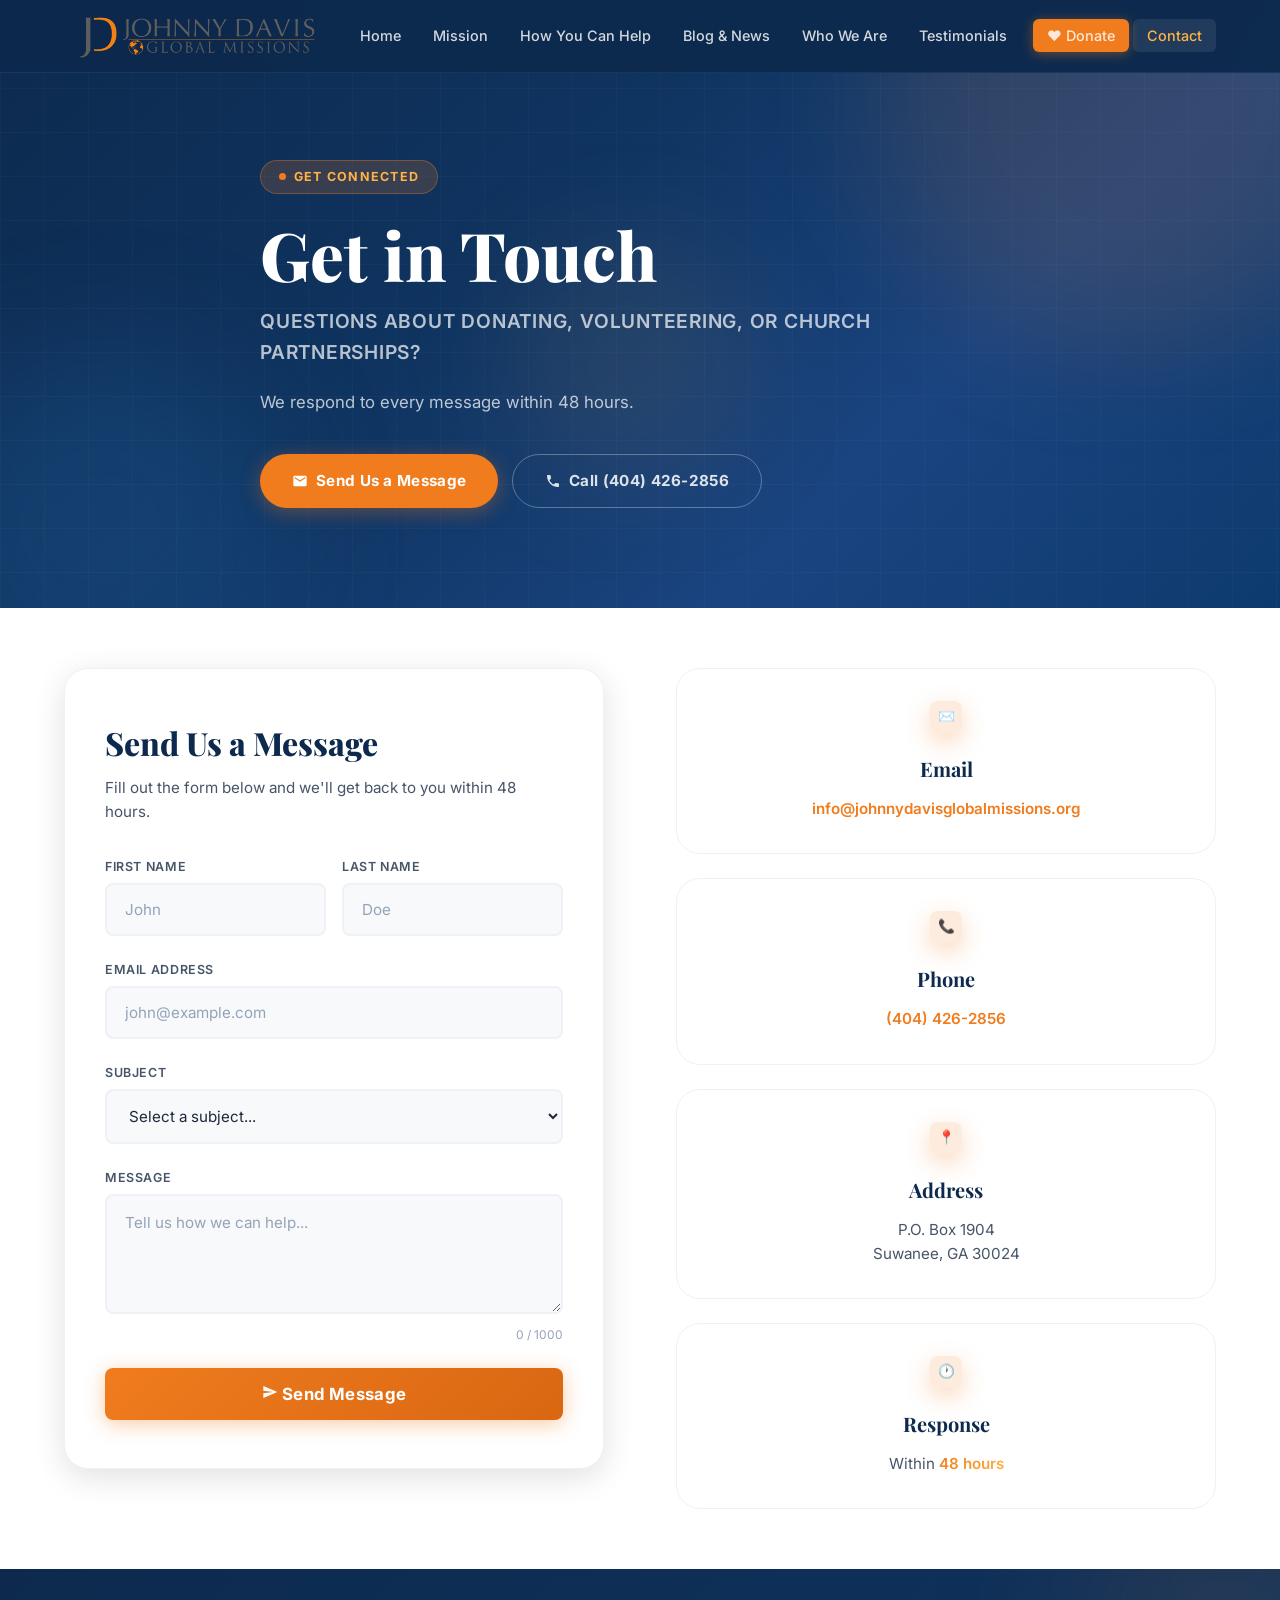
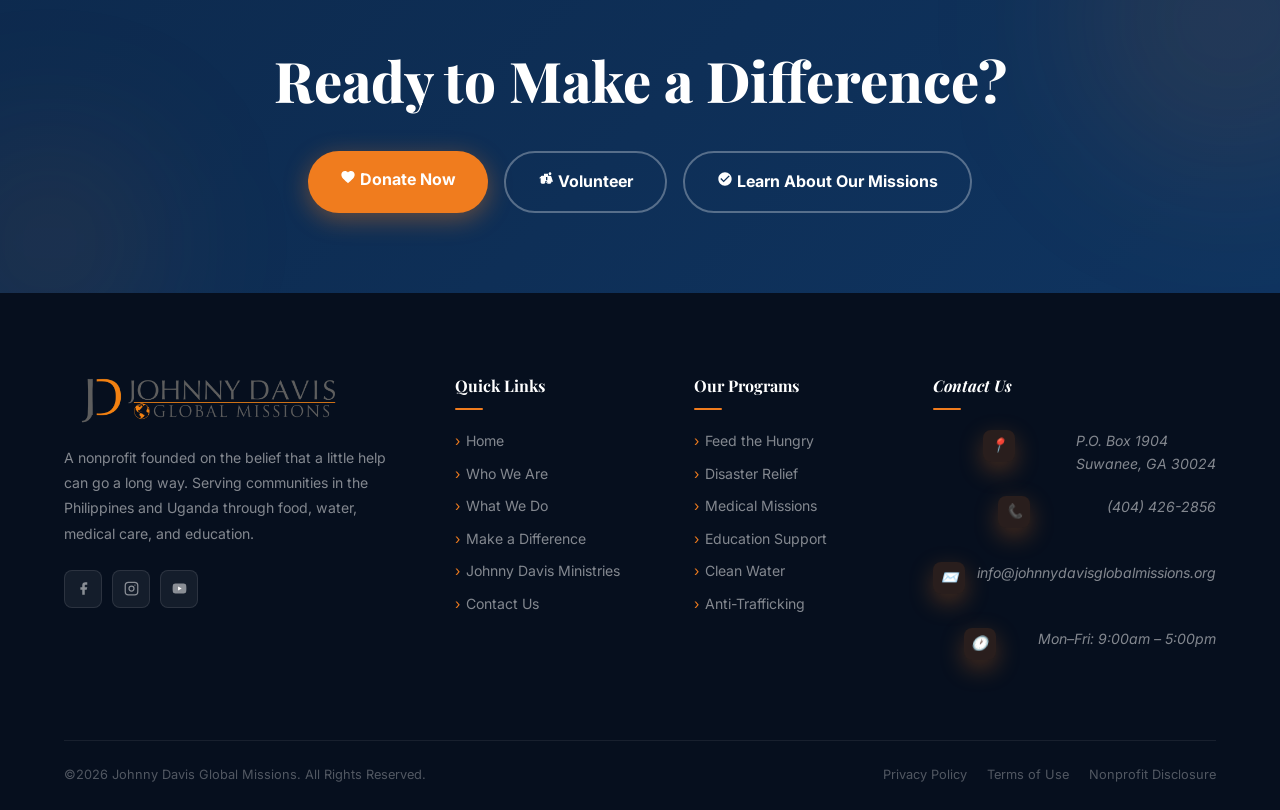
==== commit 348ebbcc: "Add news and who-we-are pages" ====
--- a/contact.html
+++ b/contact.html
@@ -674,6 +674,7 @@
         <li><a href="index.html#mission">Mission</a></li>
         <li><a href="index.html#help">How You Can Help</a></li>
         <li><a href="news.html">Blog &amp; News</a></li>
+        <li><a href="who-we-are.html">Who We Are</a></li>
         <li><a href="index.html#testimonials">Testimonials</a></li>
         <li><a href="donationpage.html" class="btn-nav-donate" aria-label="Donate to Johnny Davis Global Missions">&#9829; Donate</a></li>
         <li><a href="contact.html" class="active">Contact</a></li>
@@ -688,6 +689,7 @@
     <a href="index.html#mission">Mission</a>
     <a href="index.html#help">How You Can Help</a>
     <a href="news.html">Blog &amp; News</a>
+    <a href="who-we-are.html">Who We Are</a>
     <a href="index.html#testimonials">Testimonials</a>
     <a href="contact.html" class="active">Contact</a>
     <a href="donationpage.html" class="btn-nav-donate">&#9829; Donate Now</a>
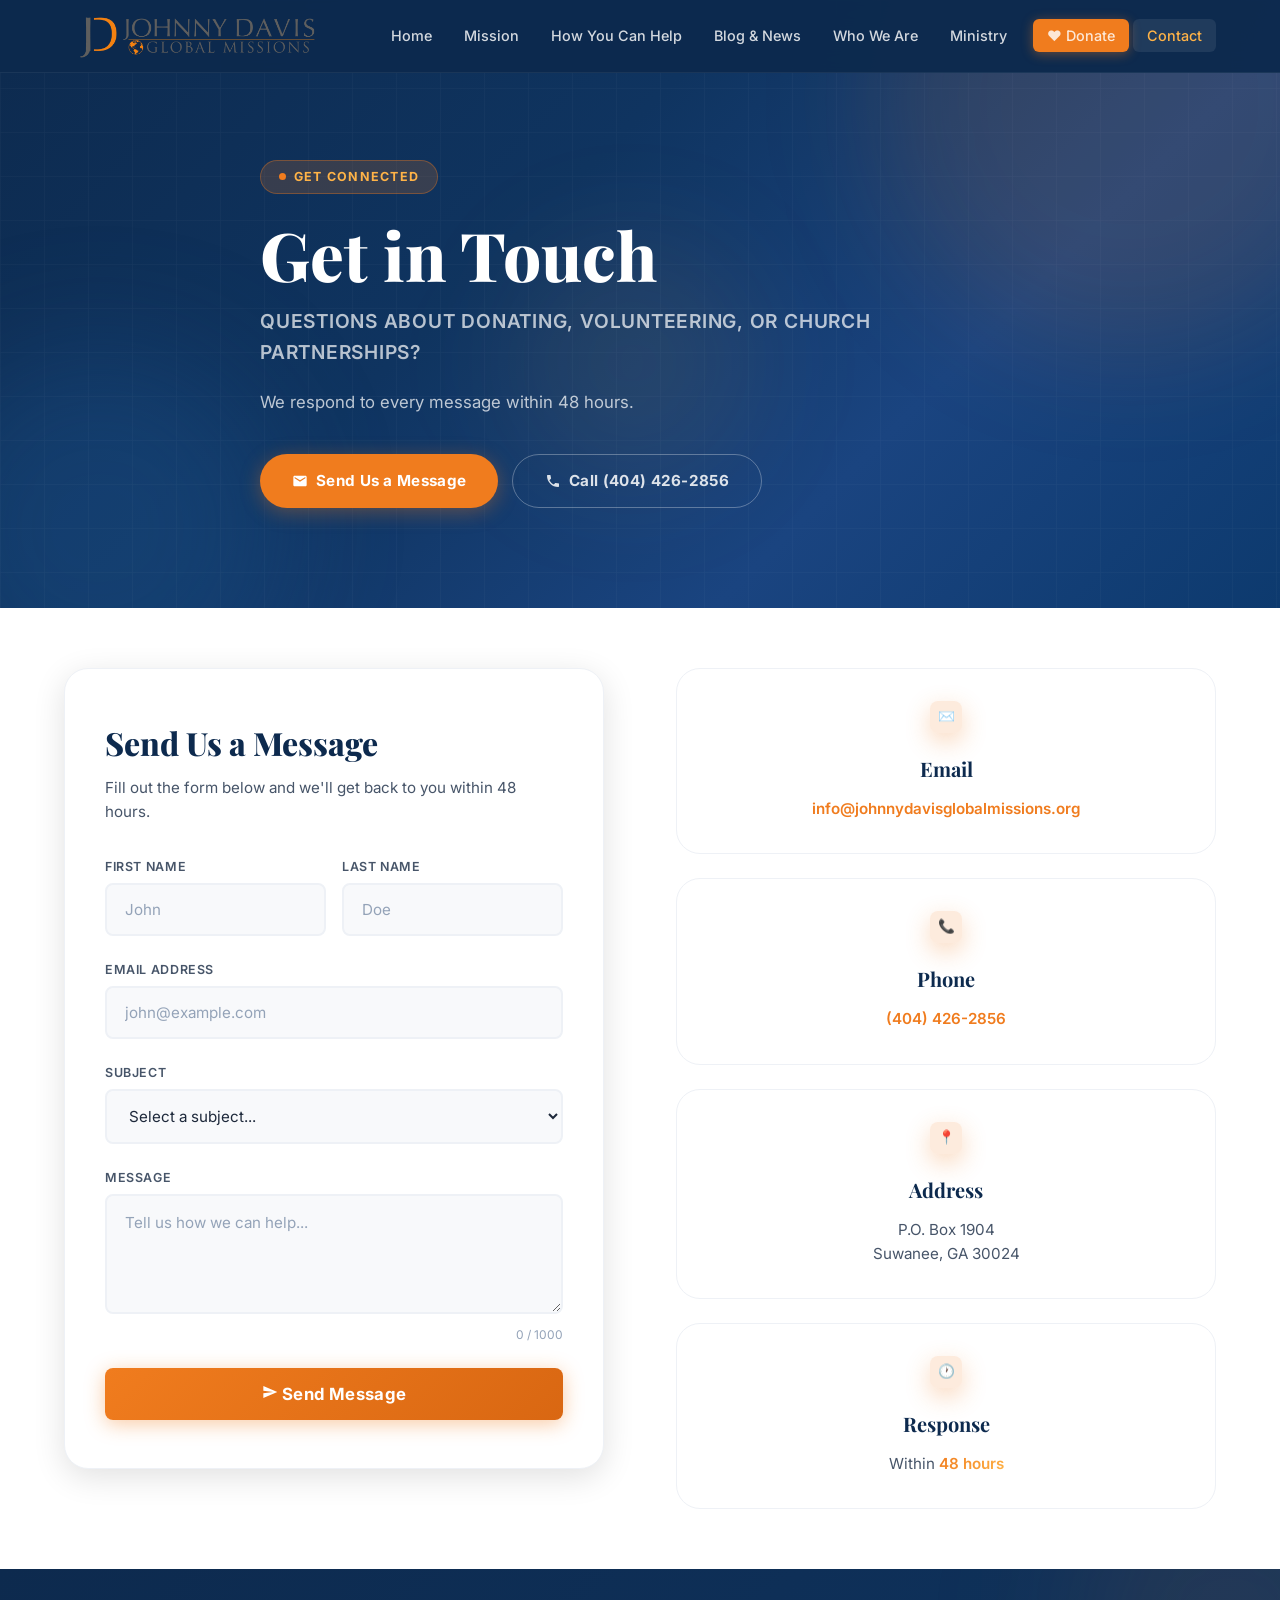
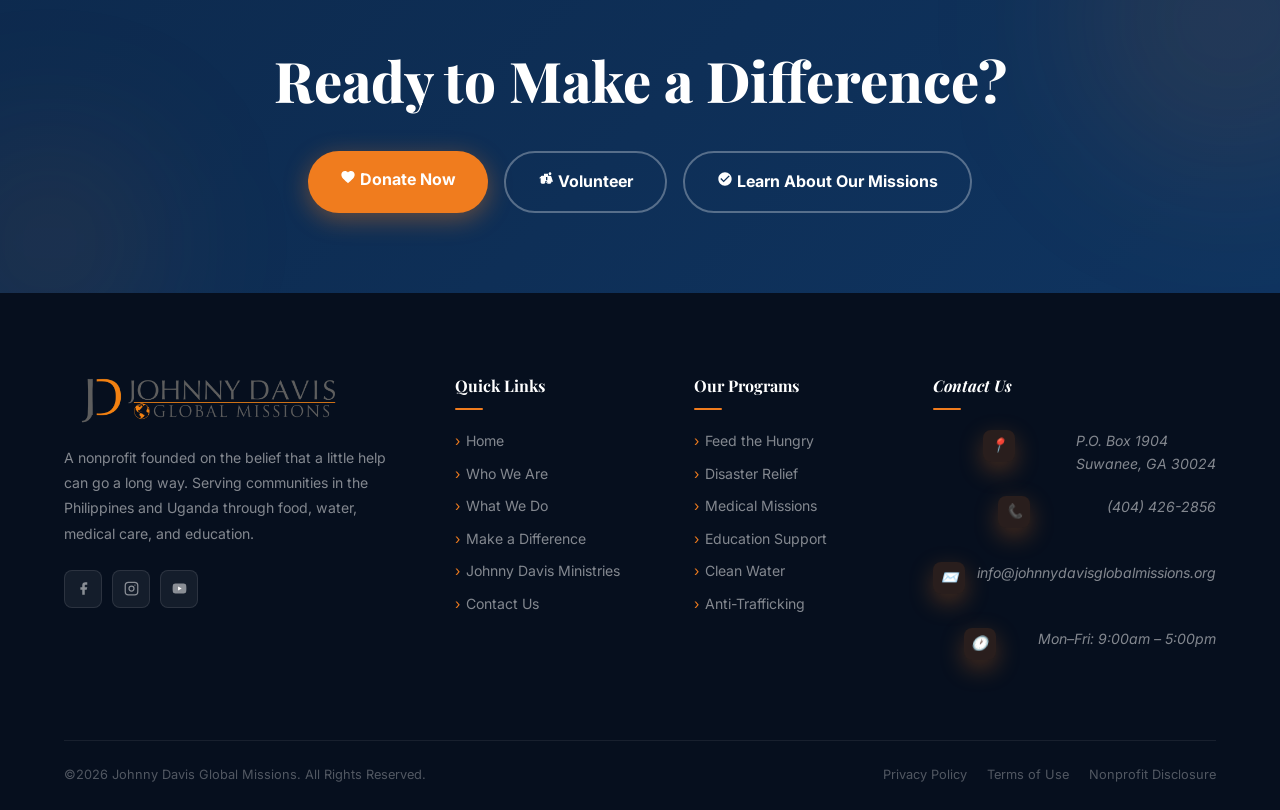
==== commit fc0cca67: "added johnny-davis-ministry.html" ====
--- a/contact.html
+++ b/contact.html
@@ -675,7 +675,8 @@
         <li><a href="index.html#help">How You Can Help</a></li>
         <li><a href="news.html">Blog &amp; News</a></li>
         <li><a href="who-we-are.html">Who We Are</a></li>
-        <li><a href="index.html#testimonials">Testimonials</a></li>
+        <li><a href="johnny-davis-ministry.html">Ministry</a></li>
+        <!-- <li><a href="index.html#testimonials">Testimonials</a></li> -->
         <li><a href="donationpage.html" class="btn-nav-donate" aria-label="Donate to Johnny Davis Global Missions">&#9829; Donate</a></li>
         <li><a href="contact.html" class="active">Contact</a></li>
       </ul>
@@ -690,6 +691,7 @@
     <a href="index.html#help">How You Can Help</a>
     <a href="news.html">Blog &amp; News</a>
     <a href="who-we-are.html">Who We Are</a>
+    <a href="johnny-davis-ministry.html">Ministry</a>
     <a href="index.html#testimonials">Testimonials</a>
     <a href="contact.html" class="active">Contact</a>
     <a href="donationpage.html" class="btn-nav-donate">&#9829; Donate Now</a>
